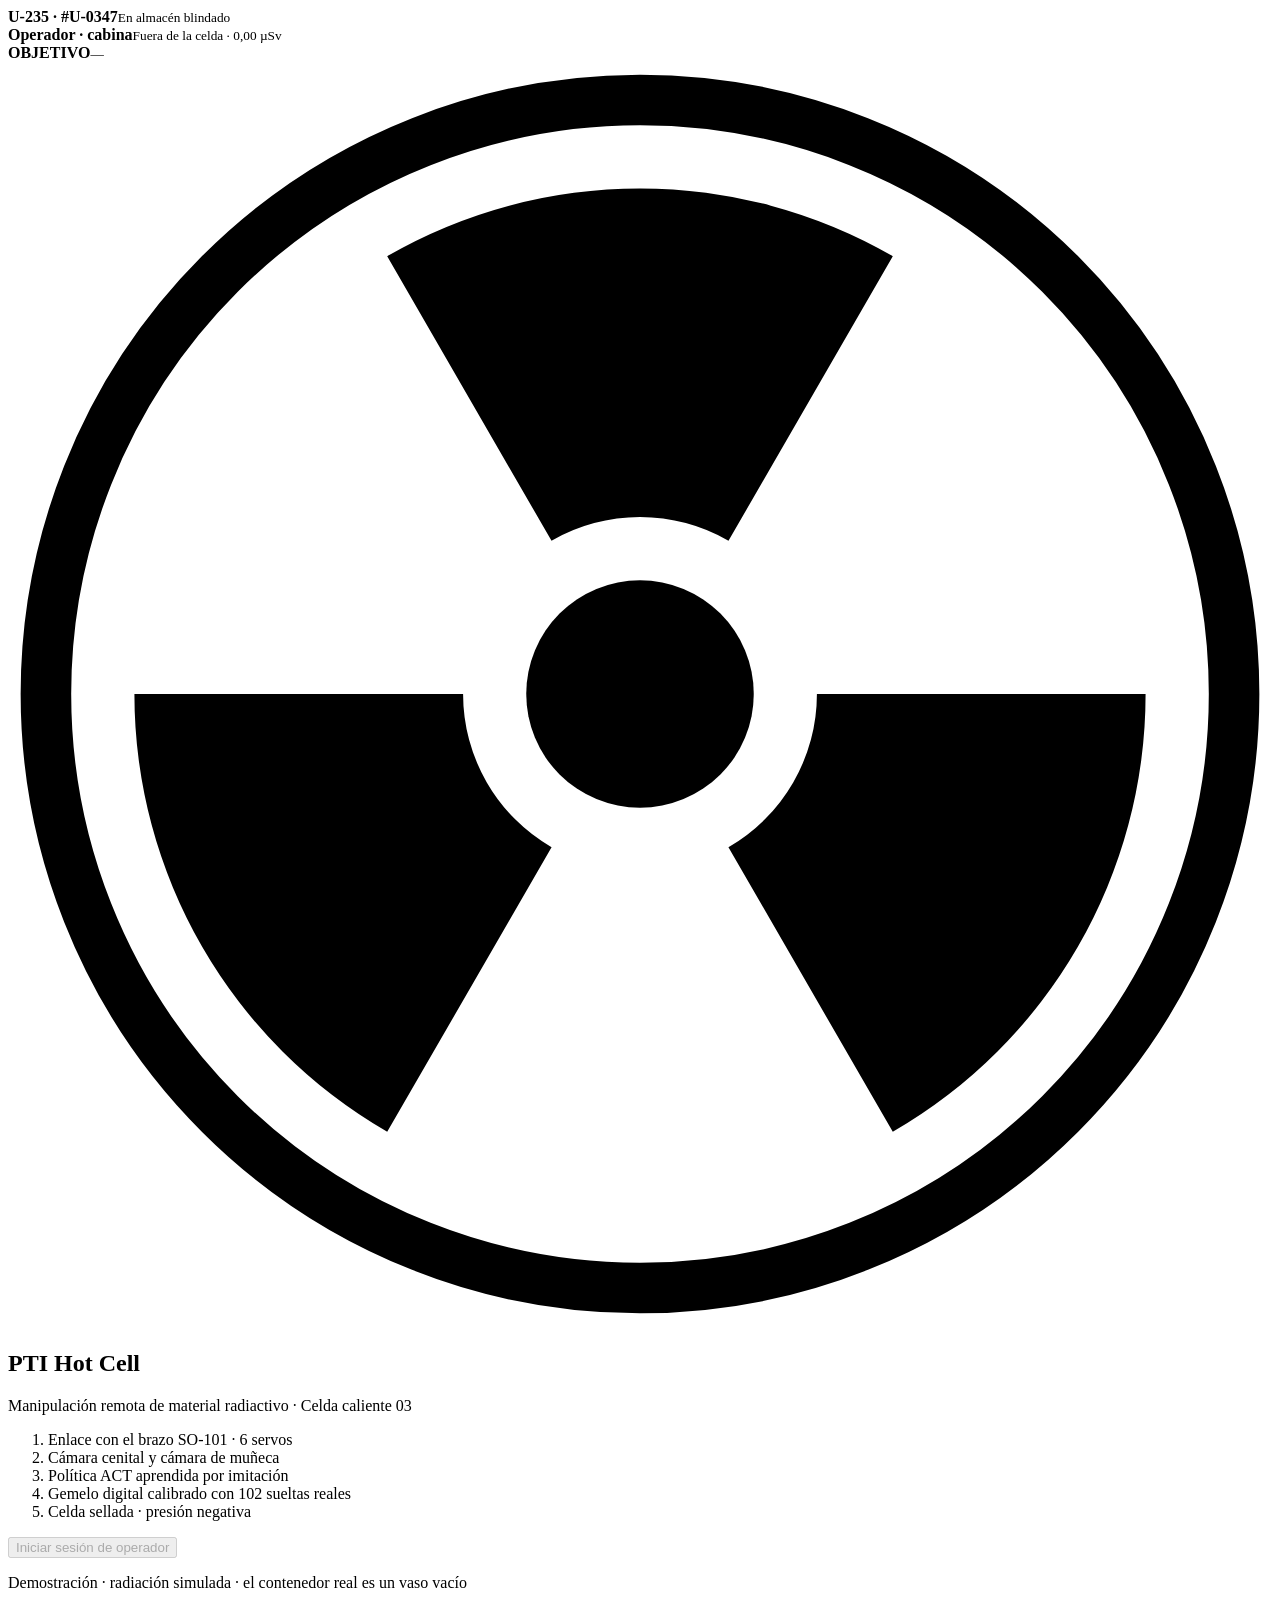
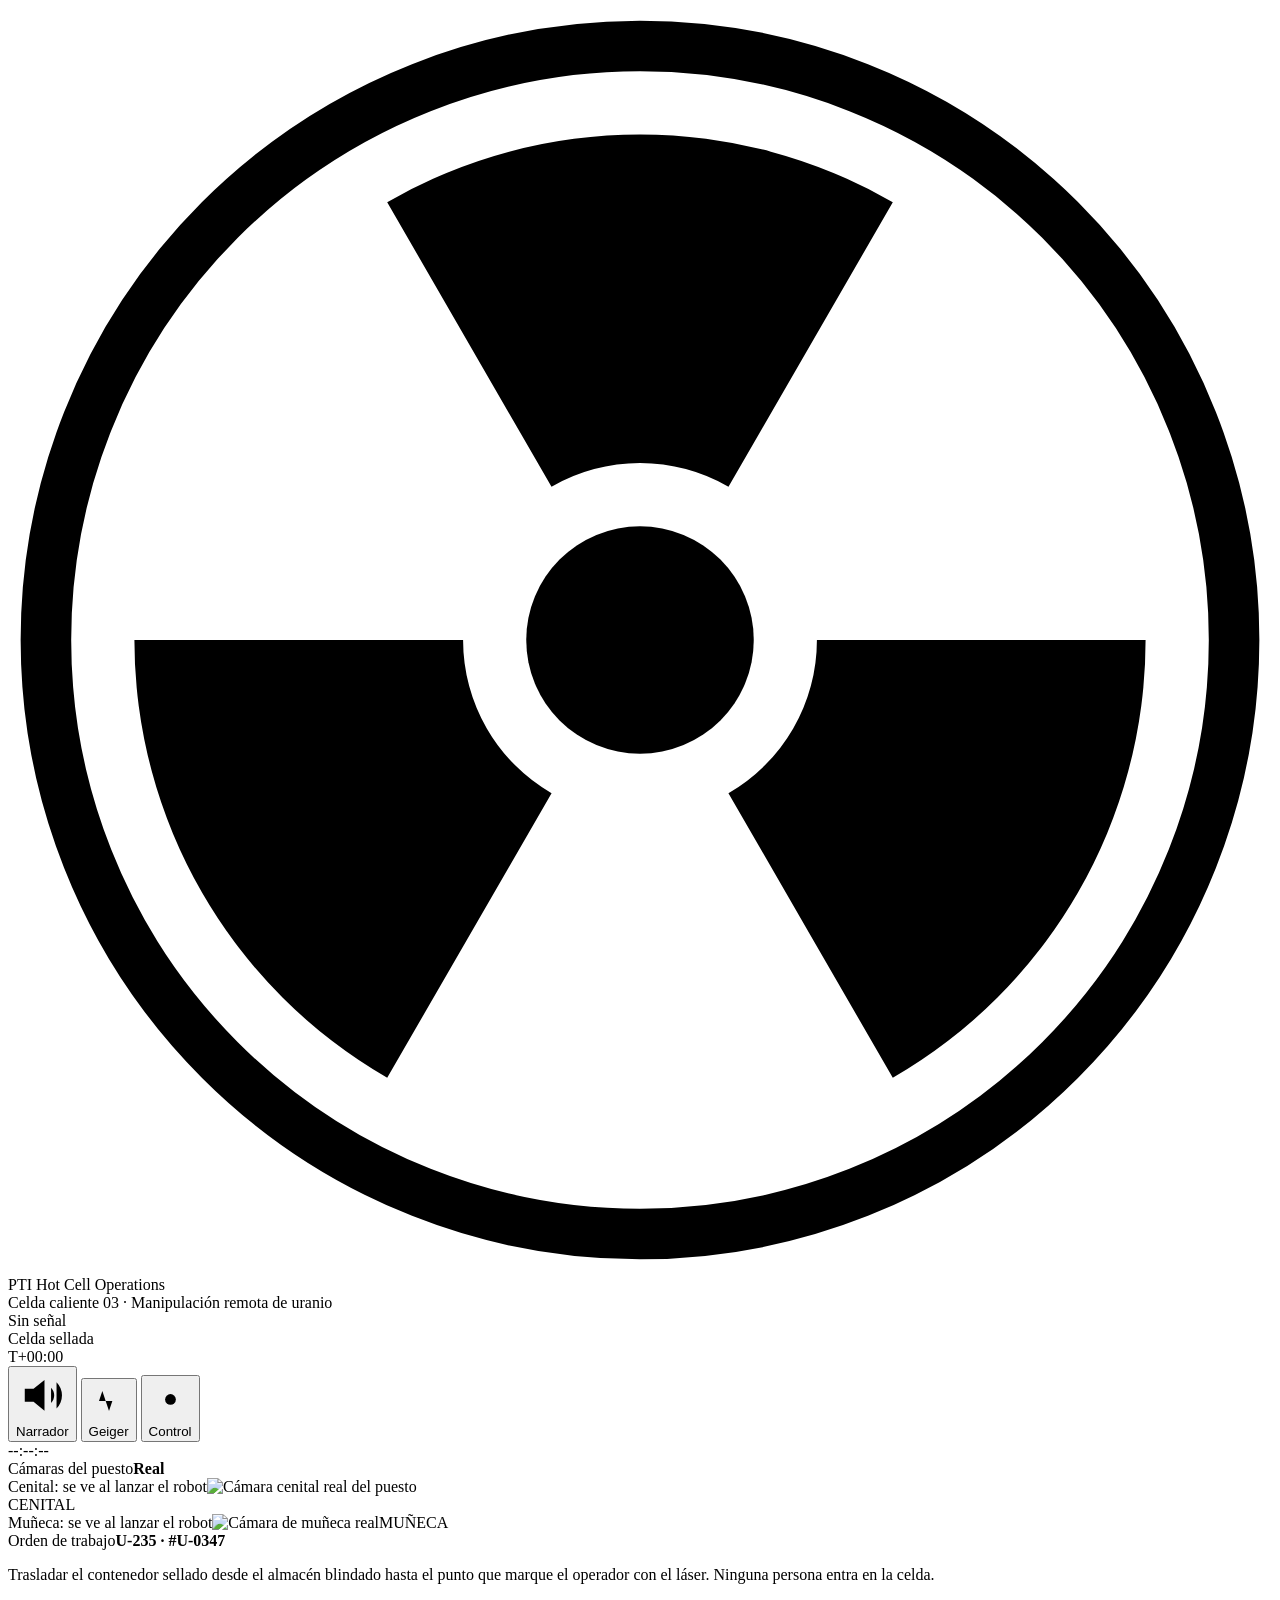
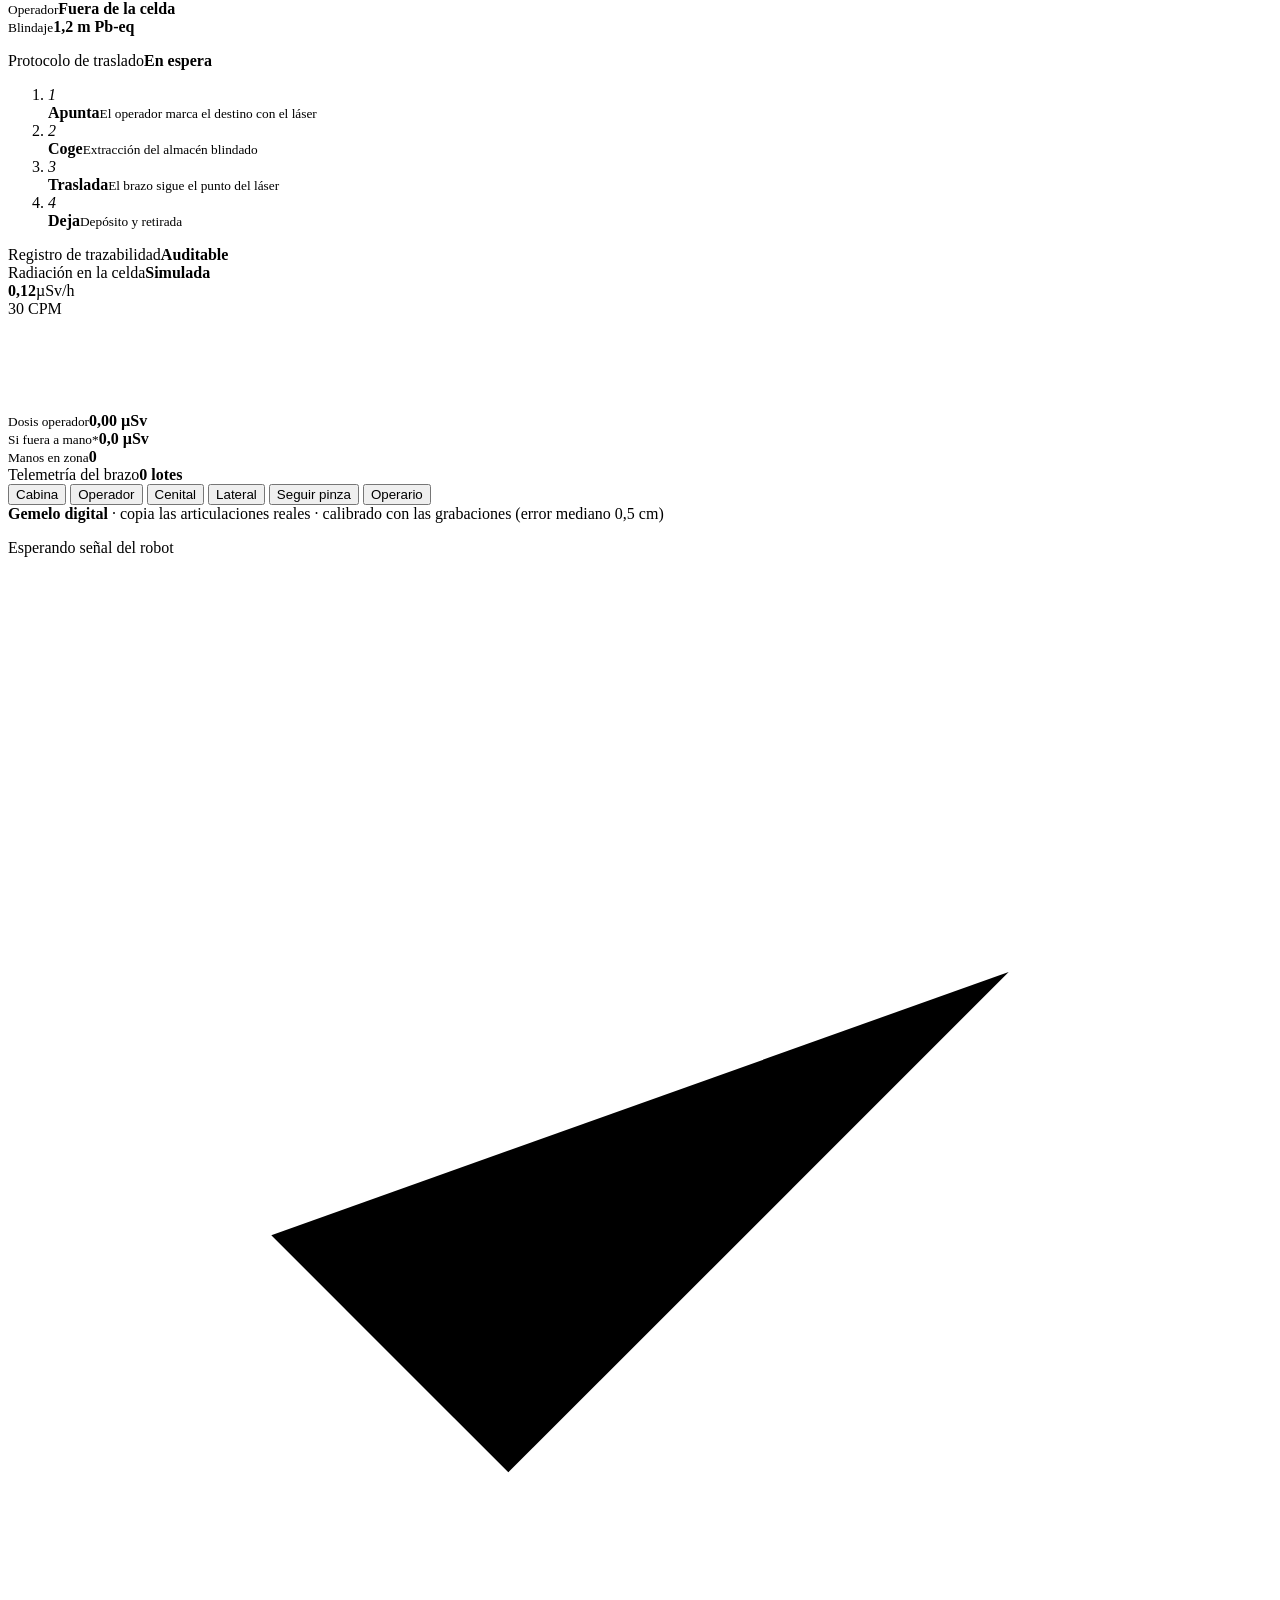
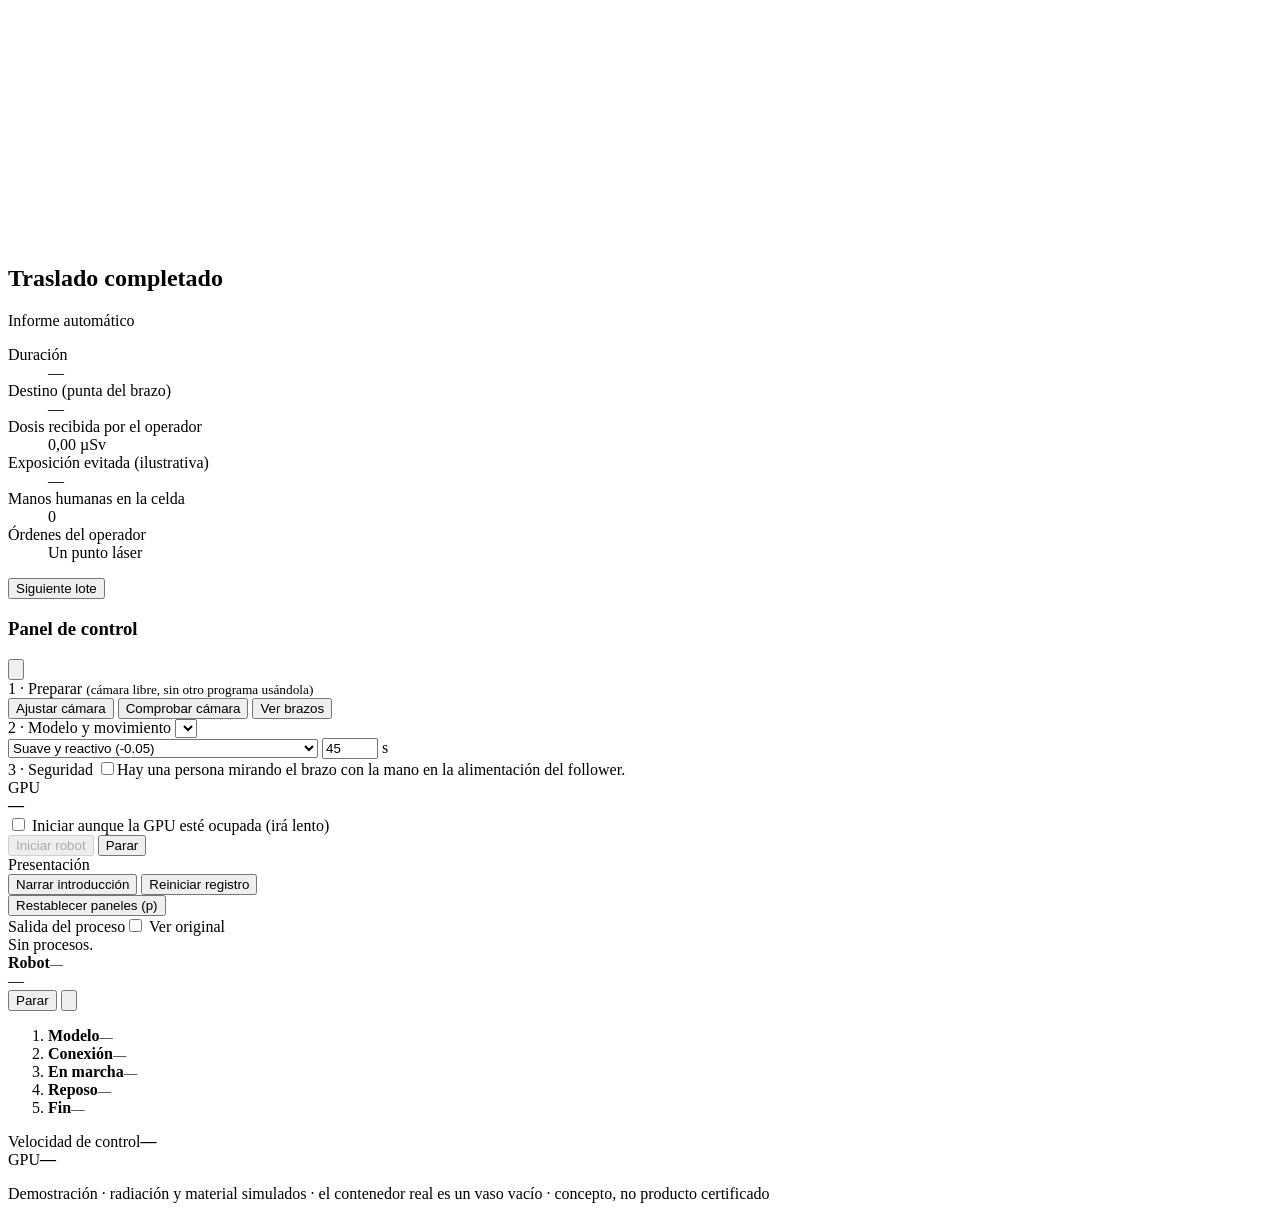
==== herramientas/web/index.html @ 6bd555e6 "Estado final del puesto: follower nuevo calibrado, web con dos camaras y guia de instalacion - Calib" ====
<!doctype html>
<html lang="es">
<head>
<meta charset="utf-8">
<meta name="viewport" content="width=device-width, initial-scale=1">
<title>PTI Hot Cell</title>
<link rel="stylesheet" href="/web/estilo.css">
<script type="importmap">
{ "imports": {
    "three": "/web/vendor/three/three.module.js",
    "three/addons/": "/web/vendor/three/addons/"
} }
</script>
</head>
<body>

<!-- ======================= ESCENA 3D (fondo) ======================= -->
<div id="vista"></div>
<div id="cristal" aria-hidden="true"></div>
<div id="alarma" aria-hidden="true"></div>

<!-- etiquetas que siguen a objetos 3D -->
<div class="etq3d" id="etqVaso"><span class="pto"></span><div><b>U-235 · #U-0347</b><small id="etqVasoEstado">En almacén blindado</small></div></div>
<div class="etq3d oper" id="etqOper"><span class="pto"></span><div><b>Operador · cabina</b><small>Fuera de la celda · 0,00 µSv</small></div></div>
<div class="etq3d laser" id="etqLaser"><span class="pto"></span><div><b>OBJETIVO</b><small id="etqLaserXY">—</small></div></div>

<!-- ======================= ARRANQUE ======================= -->
<section id="arranque" class="capa">
  <div class="arr-centro">
    <svg class="logo grande" viewBox="0 0 100 100" aria-hidden="true"><use href="#trebol"/></svg>
    <h1>PTI <span>Hot Cell</span></h1>
    <p class="arr-sub">Manipulación remota de material radiactivo · Celda caliente 03</p>
    <ol id="arrPasos">
      <li data-k="0">Enlace con el brazo SO-101 · 6 servos</li>
      <li data-k="1">Cámara cenital y cámara de muñeca</li>
      <li data-k="2">Política ACT aprendida por imitación</li>
      <li data-k="3">Gemelo digital calibrado con 102 sueltas reales</li>
      <li data-k="4">Celda sellada · presión negativa</li>
    </ol>
    <button id="btnEntrar" class="btn primario" disabled>Iniciar sesión de operador</button>
    <p class="arr-nota">Demostración · radiación simulada · el contenedor real es un vaso vacío</p>
  </div>
</section>

<!-- ======================= BARRA SUPERIOR ======================= -->
<header id="barra" class="vidrio">
  <div class="marca">
    <svg class="logo" viewBox="0 0 100 100" aria-hidden="true"><use href="#trebol"/></svg>
    <div>
      <div class="marca-t">PTI <span>Hot Cell Operations</span></div>
      <div class="marca-s">Celda caliente 03 · Manipulación remota de uranio</div>
    </div>
  </div>
  <div class="estados">
    <div class="pastilla" id="pEnlace"><i></i><span>Sin señal</span></div>
    <div class="pastilla" id="pCelda"><i></i><span>Celda sellada</span></div>
    <div class="pastilla mono" id="pT"><span>T+00:00</span></div>
  </div>
  <div class="acciones">
    <button class="btn icono on" id="bVoz" title="Narrador (v)"><svg viewBox="0 0 24 24"><path d="M4 9v6h4l5 4V5L8 9H4z"/><path class="ondas" d="M16 8.5a5 5 0 0 1 0 7M18.5 6a8.5 8.5 0 0 1 0 12"/></svg><span>Narrador</span></button>
    <button class="btn icono" id="bGeiger" title="Contador Geiger (g)"><svg viewBox="0 0 24 24"><path d="M3 12h3l2-6 4 12 2-6h7"/></svg><span>Geiger</span></button>
    <button class="btn icono" id="bControl" title="Panel de control (c)"><svg viewBox="0 0 24 24"><circle cx="12" cy="12" r="3"/><path d="M12 2v3M12 19v3M2 12h3M19 12h3M4.9 4.9l2.1 2.1M17 17l2.1 2.1M4.9 19.1 7 17M17 7l2.1-2.1"/></svg><span>Control</span></button>
    <div class="reloj mono" id="reloj">--:--:--</div>
  </div>
</header>

<!-- ======================= COLUMNA IZQUIERDA ======================= -->
<aside id="izq" class="columna">
  <section class="tarjeta vidrio sin-pad" data-panel="camaras">
    <div class="t-cab pad"><span>Cámaras del puesto</span><b class="vivo-txt" id="camTxt">Real</b></div>
    <div class="cam"><span class="cam-vacia">Cenital: se ve al lanzar el robot</span><img src="/stream?v=camara" alt="Cámara cenital real del puesto"><div class="cam-retic"></div><span class="cam-sello mono">CENITAL</span></div>
    <div class="cam"><span class="cam-vacia">Muñeca: se ve al lanzar el robot</span><img src="/stream?v=muneca" alt="Cámara de muñeca real"><span class="cam-sello mono">MUÑECA</span></div>
  </section>

  <section class="tarjeta vidrio" data-panel="orden">
    <div class="t-cab"><span>Orden de trabajo</span><b class="mono" id="lote">U-235 · #U-0347</b></div>
    <p class="mision">Trasladar el contenedor sellado desde el almacén blindado hasta el punto que marque el operador con el láser. Ninguna persona entra en la celda.</p>
    <div class="dato-fila">
      <div><small>Operador</small><b>Fuera de la celda</b></div>
      <div><small>Blindaje</small><b class="mono">1,2 m Pb-eq</b></div>
    </div>
    <p class="dato-rot" id="datoRot"></p>
  </section>

  <section class="tarjeta vidrio" data-panel="protocolo">
    <div class="t-cab"><span>Protocolo de traslado</span><b id="faseTxt">En espera</b></div>
    <ol class="pasos" id="pasos">
      <li><i>1</i><div><b>Apunta</b><small>El operador marca el destino con el láser</small></div></li>
      <li><i>2</i><div><b>Coge</b><small>Extracción del almacén blindado</small></div></li>
      <li><i>3</i><div><b>Traslada</b><small>El brazo sigue el punto del láser</small></div></li>
      <li><i>4</i><div><b>Deja</b><small>Depósito y retirada</small></div></li>
    </ol>
  </section>

  <section class="tarjeta vidrio crece" data-panel="registro">
    <div class="t-cab"><span>Registro de trazabilidad</span><b>Auditable</b></div>
    <div class="registro mono" id="registro"></div>
  </section>
</aside>

<!-- ======================= COLUMNA DERECHA ======================= -->
<aside id="der" class="columna">
  <section class="tarjeta vidrio" data-panel="radiacion">
    <div class="t-cab"><span>Radiación en la celda</span><b>Simulada</b></div>
    <div class="rad">
      <div class="rad-num"><b class="mono" id="tasa">0,12</b><span id="tasaU">µSv/h</span></div>
      <div class="rad-cpm mono"><span id="cpm">30</span> CPM</div>
    </div>
    <div class="medidor"><i id="medidor"></i></div>
    <canvas id="hist" width="600" height="90"></canvas>
    <div class="dato-fila tres">
      <div><small>Dosis operador</small><b class="mono verde">0,00 µSv</b></div>
      <div><small>Si fuera a mano*</small><b class="mono ambar" id="dosisMano">0,0 µSv</b></div>
      <div><small>Manos en zona</small><b class="mono verde">0</b></div>
    </div>
  </section>

  <section class="tarjeta vidrio" data-panel="telemetria">
    <div class="t-cab"><span>Telemetría del brazo</span><b class="mono" id="lotes">0 lotes</b></div>
    <div class="telem mono" id="telem"></div>
  </section>
</aside>

<!-- ======================= VISTAS 3D ======================= -->
<div id="vistas" class="vidrio">
  <button data-v="cabina" class="on">Cabina</button>
  <button data-v="operador">Operador</button>
  <button data-v="cenital">Cenital</button>
  <button data-v="lateral">Lateral</button>
  <button data-v="pinza">Seguir pinza</button>
  <button data-v="operario">Operario</button>
</div>
<div id="leyenda3d"><b>Gemelo digital</b> · copia las articulaciones reales · calibrado con las grabaciones (error mediano 0,5 cm)</div>

<!-- ======================= NARRADOR ======================= -->
<div id="subtitulo" class="vidrio"><span class="onda"><i></i><i></i><i></i><i></i></span><p id="subTxt">Esperando señal del robot</p></div>

<!-- ======================= TITULAR DE FASE ======================= -->
<div id="titular"><small id="tSup"></small><h2 id="tT"></h2><p id="tSub"></p></div>

<!-- ======================= RESUMEN ======================= -->
<section id="resumen" class="capa oculta">
  <div class="res-caja vidrio">
    <div class="res-ok"><svg viewBox="0 0 24 24"><path d="M5 12.5l4.5 4.5L19 7.5"/></svg></div>
    <h2>Traslado completado</h2>
    <p class="res-sub" id="resSub">Informe automático</p>
    <dl>
      <dt>Duración</dt><dd class="mono" id="rTiempo">—</dd>
      <dt>Destino (punta del brazo)</dt><dd class="mono" id="rDestino">—</dd>
      <dt>Dosis recibida por el operador</dt><dd class="mono verde">0,00 µSv</dd>
      <dt>Exposición evitada (ilustrativa)</dt><dd class="mono ambar" id="rEvitada">—</dd>
      <dt>Manos humanas en la celda</dt><dd class="mono verde">0</dd>
      <dt>Órdenes del operador</dt><dd>Un punto láser</dd>
    </dl>
    <button class="btn primario" id="btnResumen">Siguiente lote</button>
  </div>
</section>

<!-- ======================= PANEL DE CONTROL ======================= -->
<aside id="ctl" class="vidrio">
  <div class="ctl-cab"><h3>Panel de control</h3><button class="btn icono solo" id="ctlCerrar" aria-label="Cerrar"><svg viewBox="0 0 24 24"><path d="M6 6l12 12M18 6 6 18"/></svg></button></div>
  <div class="ctl-paso">
    <label>1 · Preparar <small>(cámara libre, sin otro programa usándola)</small></label>
    <div class="fila">
      <button class="btn" data-accion="camara_aplicar">Ajustar cámara</button>
      <button class="btn" data-accion="camara_comprobar">Comprobar cámara</button>
      <button class="btn" data-accion="puertos">Ver brazos</button>
    </div>
  </div>
  <div class="ctl-paso">
    <label>2 · Modelo y movimiento</label>
    <select id="modelo"></select>
    <div class="fila">
      <select id="coef">
        <option value="-0.05" selected>Suave y reactivo (-0.05)</option>
        <option value="-0.1">Más reactivo (-0.1)</option>
        <option value="0.01">Muy suave (0.01)</option>
        <option value="bloque10">Sin suavizado (bloque 10)</option>
        <option value="async:-0.05">Suave y reactivo a 30 Hz (-0.05, red en paralelo)</option>
      </select>
      <label class="seg"><input type="number" id="seg" value="45" min="5" max="300"> s</label>
    </div>
  </div>
  <div class="ctl-paso">
    <label>3 · Seguridad</label>
    <label class="seguro"><input type="checkbox" id="seguro"><span>Hay una persona mirando el brazo con la mano en la alimentación del follower.</span></label>
    <div class="gpu" id="gpuCtl"><span>GPU</span><div class="gpu-b"><i></i></div><b class="mono">—</b></div>
    <label class="chk-peq"><input type="checkbox" id="ignorarGpu"> Iniciar aunque la GPU esté ocupada (irá lento)</label>
  </div>
  <div class="ctl-paso">
    <button class="btn verde-btn ancho" id="btnIniciar" disabled>Iniciar robot</button>
    <button class="btn rojo-btn ancho" data-accion="parar">Parar</button>
    <div id="msg"></div>
  </div>
  <div class="ctl-paso">
    <label>Presentación</label>
    <div class="fila">
      <button class="btn" id="btnIntro">Narrar introducción</button>
      <button class="btn" id="btnReiniciar">Reiniciar registro</button>
    </div>
    <button class="btn" id="btnPaneles">Restablecer paneles (p)</button>
  </div>
  <div class="cons-cab"><span>Salida del proceso</span><label class="chk-peq"><input type="checkbox" id="verOriginal"> Ver original</label></div>
  <div id="consola" class="mono"><div class="ln tenue">Sin procesos.</div></div>
</aside>

<!-- ======================= EJECUCION DEL ROBOT (en pantalla) ======================= -->
<section id="ejec" class="vidrio" data-panel="ejecucion_abajo">
  <div class="ej-cab">
    <span class="ej-luz"></span>
    <div class="ej-tit"><b id="ejTitulo">Robot</b><small id="ejModelo">—</small></div>
    <div class="ej-reloj mono" id="ejReloj">—</div>
    <button id="btnParar" class="btn rojo-btn">Parar</button>
    <button class="btn icono solo" id="ejCerrar" aria-label="Ocultar"><svg viewBox="0 0 24 24"><path d="M6 6l12 12M18 6 6 18"/></svg></button>
  </div>
  <ol class="ej-etapas" id="ejEtapas">
    <li><i></i><b>Modelo</b><small>—</small></li>
    <li><i></i><b>Conexión</b><small>—</small></li>
    <li><i></i><b>En marcha</b><small>—</small></li>
    <li><i></i><b>Reposo</b><small>—</small></li>
    <li><i></i><b>Fin</b><small>—</small></li>
  </ol>
  <div class="ej-barra"><i id="ejBarra"></i></div>
  <div class="ej-pie">
    <div class="ej-hz" id="ejHz"><span>Velocidad de control</span><b class="mono">—</b></div>
    <div class="ej-gpu" id="ejGpu"><span>GPU</span><b class="mono">—</b></div>
  </div>
  <p class="ej-aviso" id="ejAviso"></p>
</section>
<div id="toast" class="vidrio"></div>

<p id="aviso">Demostración · radiación y material simulados · el contenedor real es un vaso vacío · concepto, no producto certificado</p>

<!-- símbolo de radiación (trébol) -->
<svg width="0" height="0" style="position:absolute">
  <symbol id="trebol" viewBox="-50 -50 100 100">
    <circle r="47" fill="none" stroke="currentColor" stroke-width="4"/>
    <g fill="currentColor">
      <path id="aspa" d="M12.12 -7 L34.64 -20 A40 40 0 0 1 34.64 20 L12.12 7 A14 14 0 0 0 12.12 -7 Z" transform="rotate(-90)"/>
      <path d="M12.12 -7 L34.64 -20 A40 40 0 0 1 34.64 20 L12.12 7 A14 14 0 0 0 12.12 -7 Z" transform="rotate(30)"/>
      <path d="M12.12 -7 L34.64 -20 A40 40 0 0 1 34.64 20 L12.12 7 A14 14 0 0 0 12.12 -7 Z" transform="rotate(150)"/>
      <circle r="9"/>
    </g>
  </symbol>
</svg>

<script type="module" src="/web/app.js"></script>
</body>
</html>
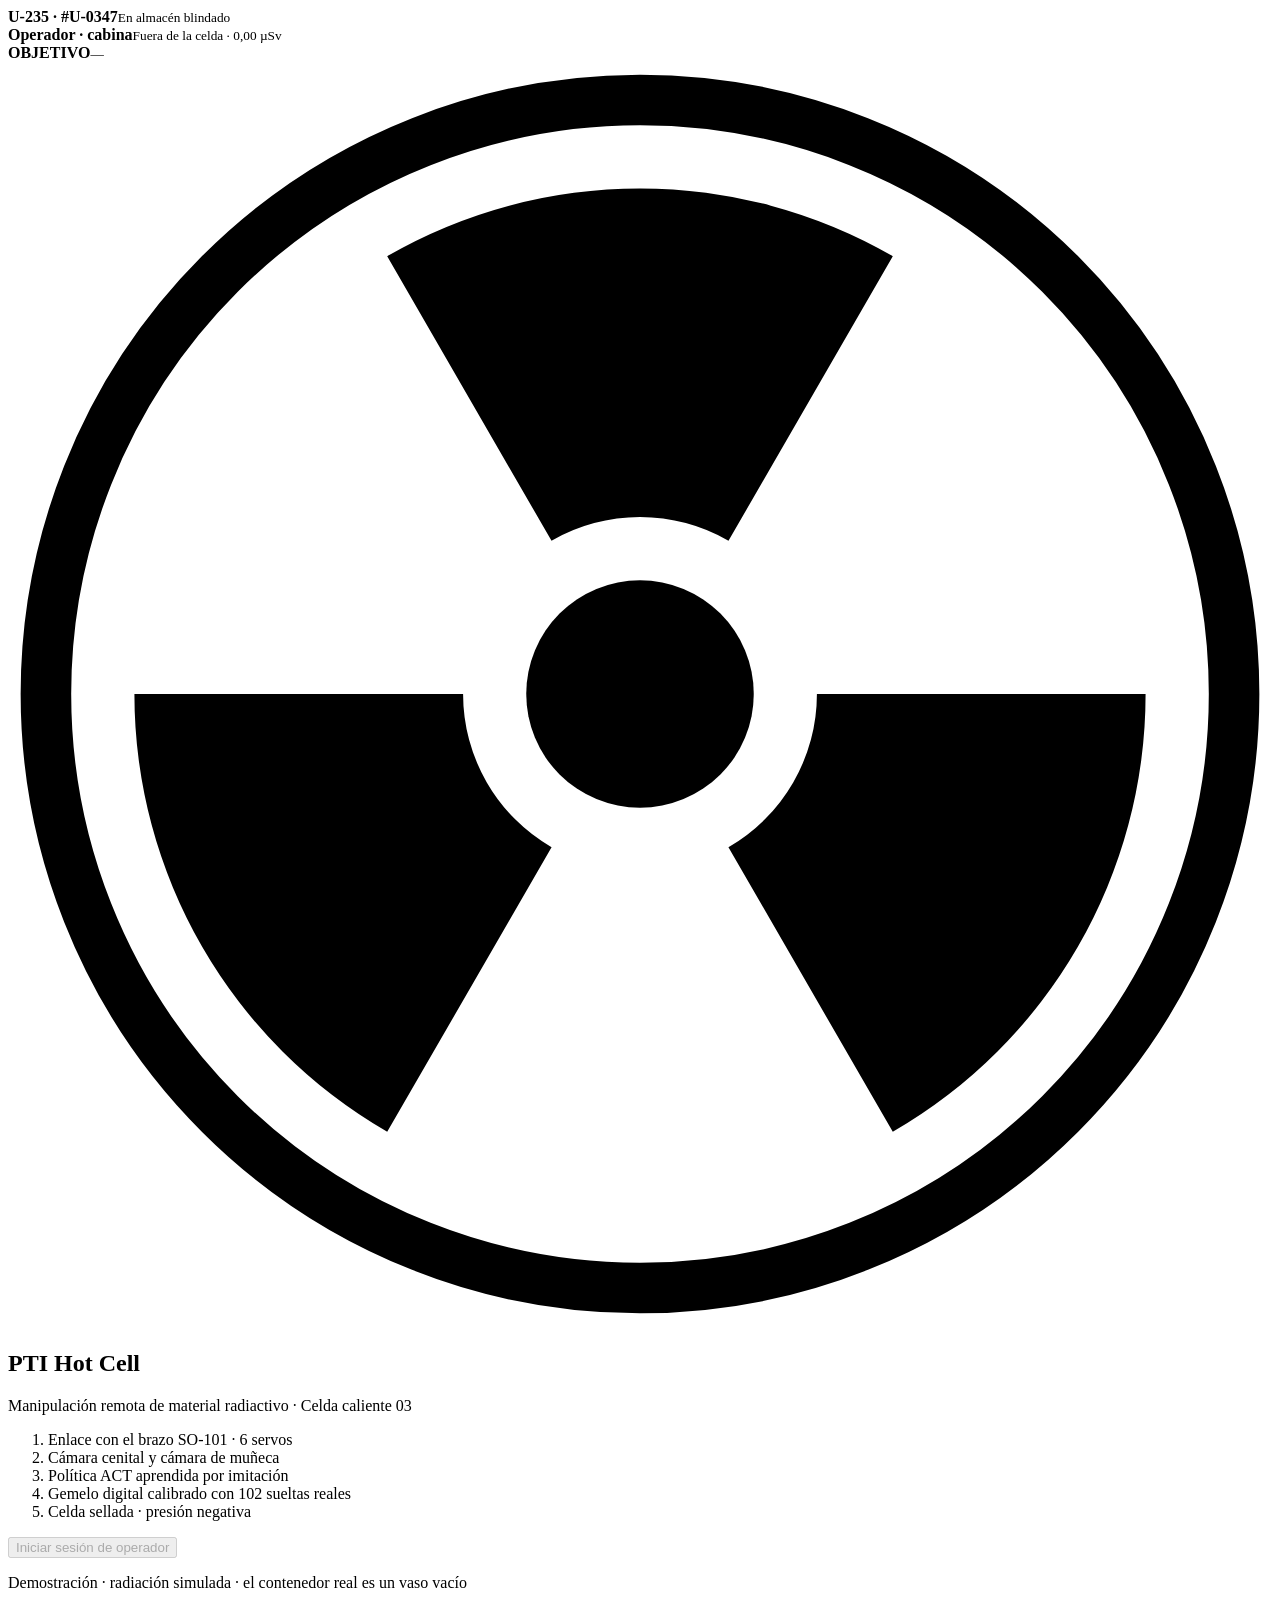
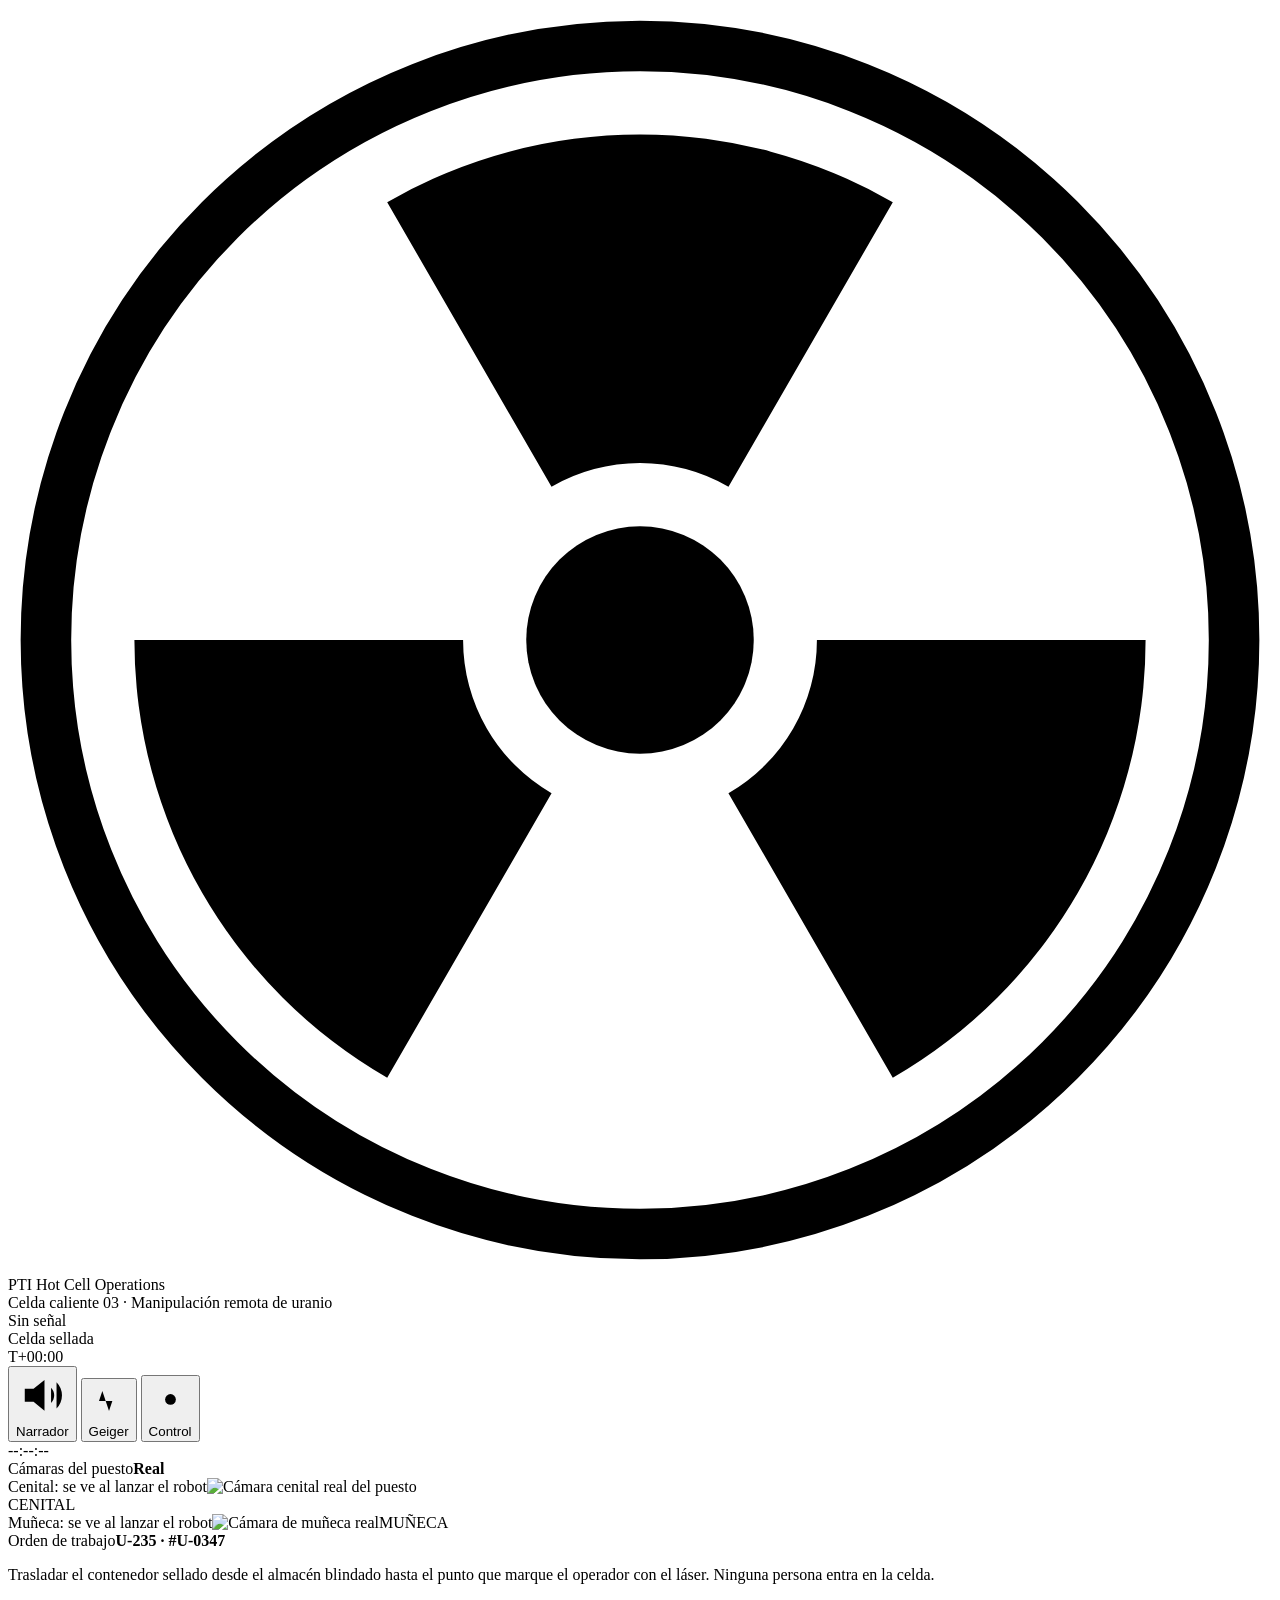
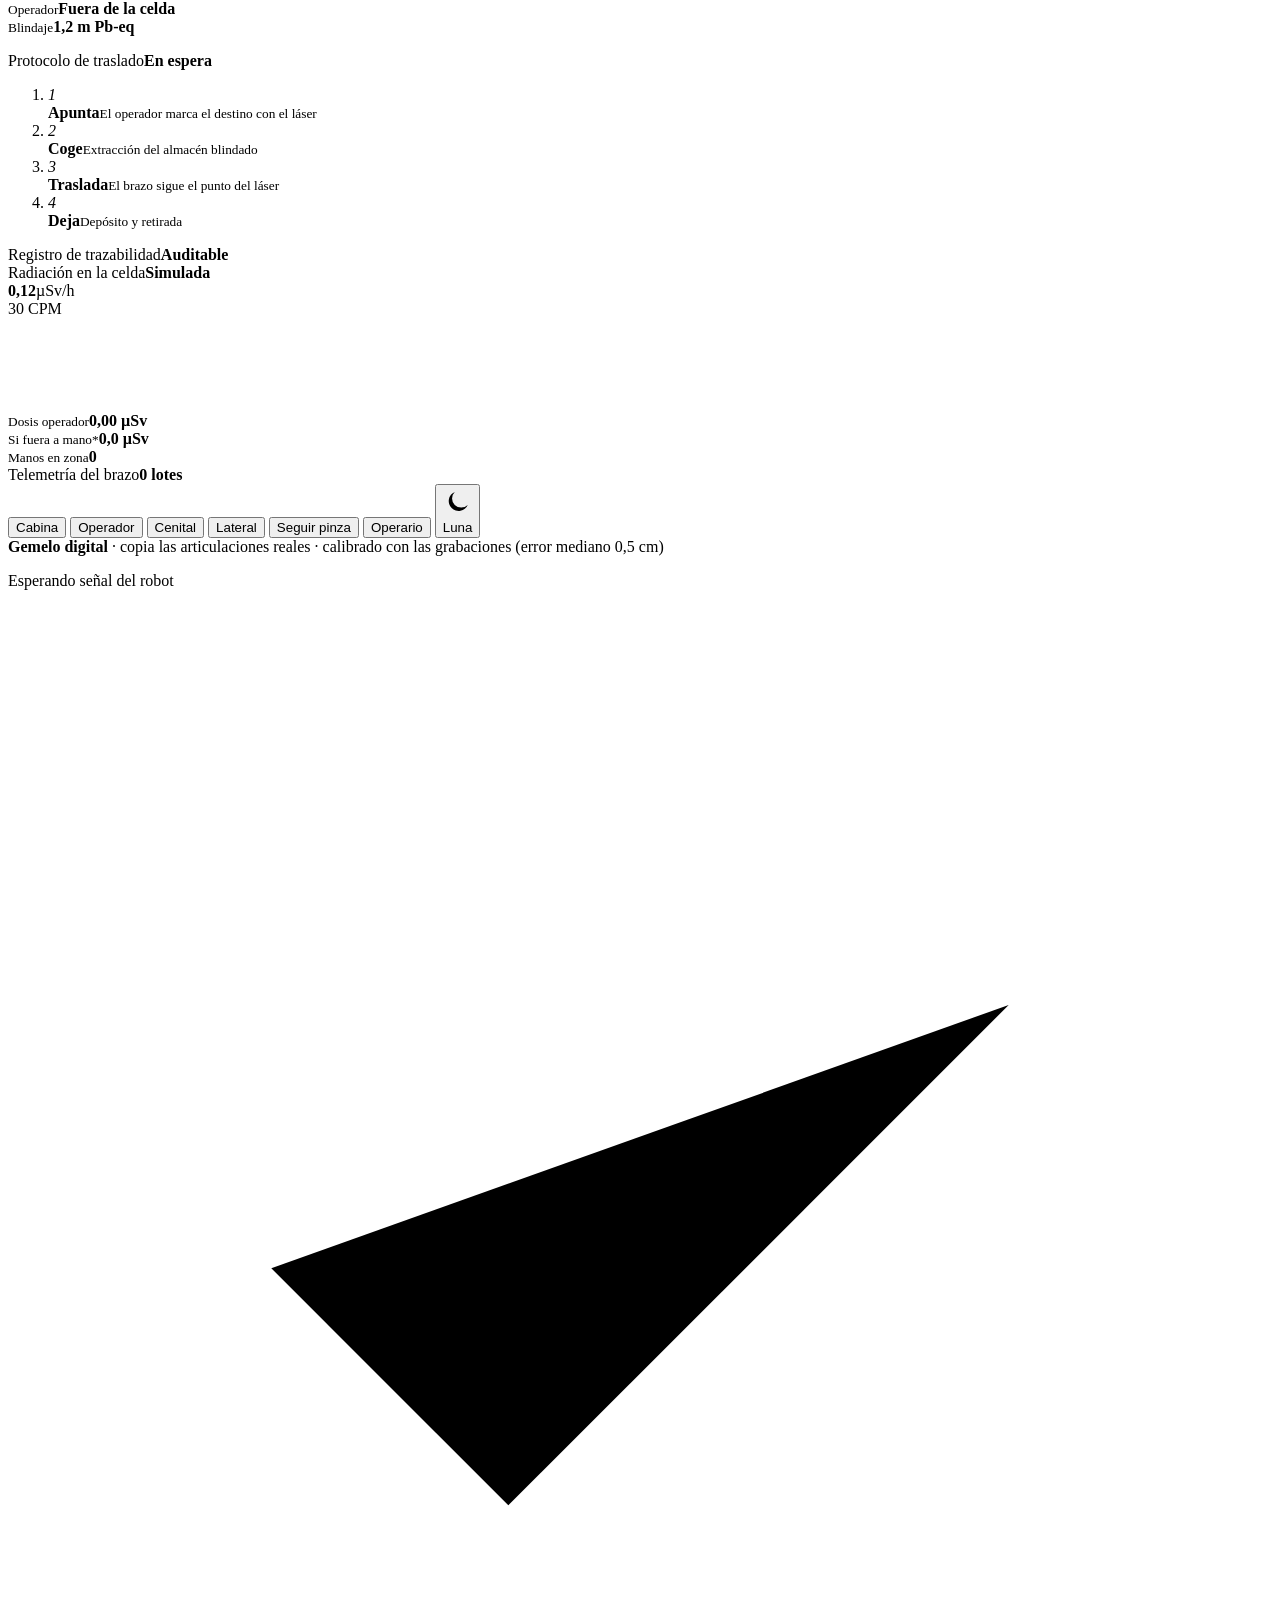
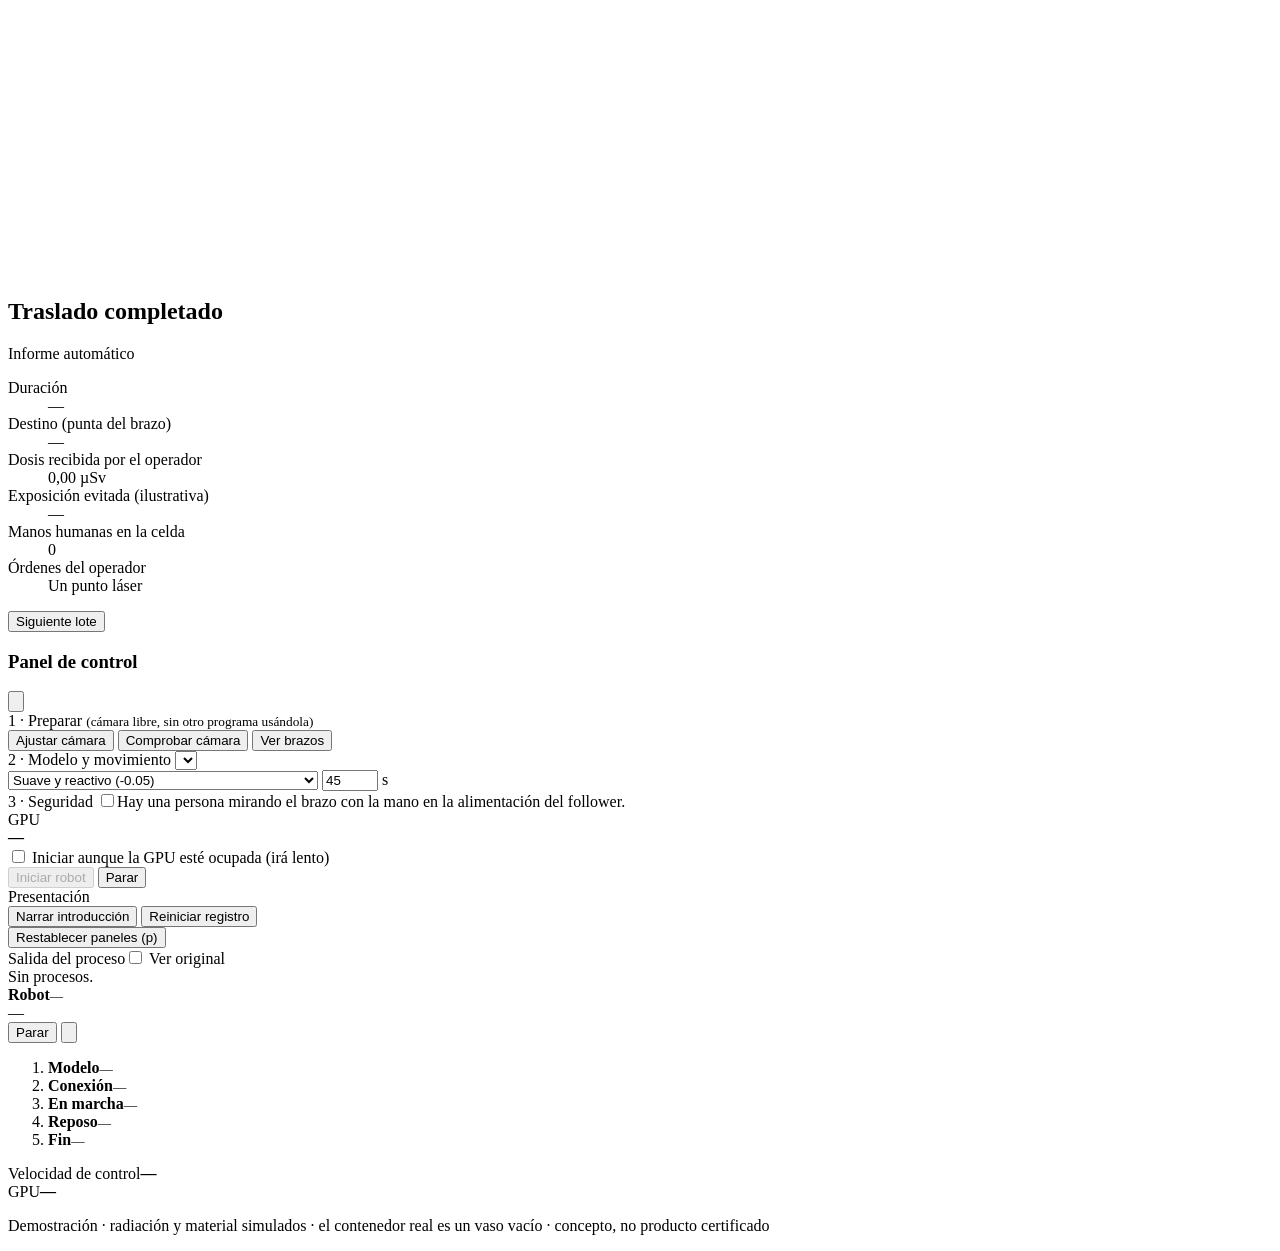
==== commit d14e1125: "Web: escenario lunar secundario (rover y astronauta) en la cabina Co-Authored-By: Claude Opus 5.5 <n" ====
--- a/herramientas/web/index.html
+++ b/herramientas/web/index.html
@@ -129,6 +129,8 @@
   <button data-v="lateral">Lateral</button>
   <button data-v="pinza">Seguir pinza</button>
   <button data-v="operario">Operario</button>
+  <i class="sep" aria-hidden="true"></i>
+  <button id="bEscenario" class="esc" title="Escenario secundario: rover en la Luna"><svg viewBox="0 0 24 24" aria-hidden="true"><path d="M20 14.5A8 8 0 1 1 9.5 4a6.5 6.5 0 0 0 10.5 10.5z"/></svg><span>Luna</span></button>
 </div>
 <div id="leyenda3d"><b>Gemelo digital</b> · copia las articulaciones reales · calibrado con las grabaciones (error mediano 0,5 cm)</div>
 
